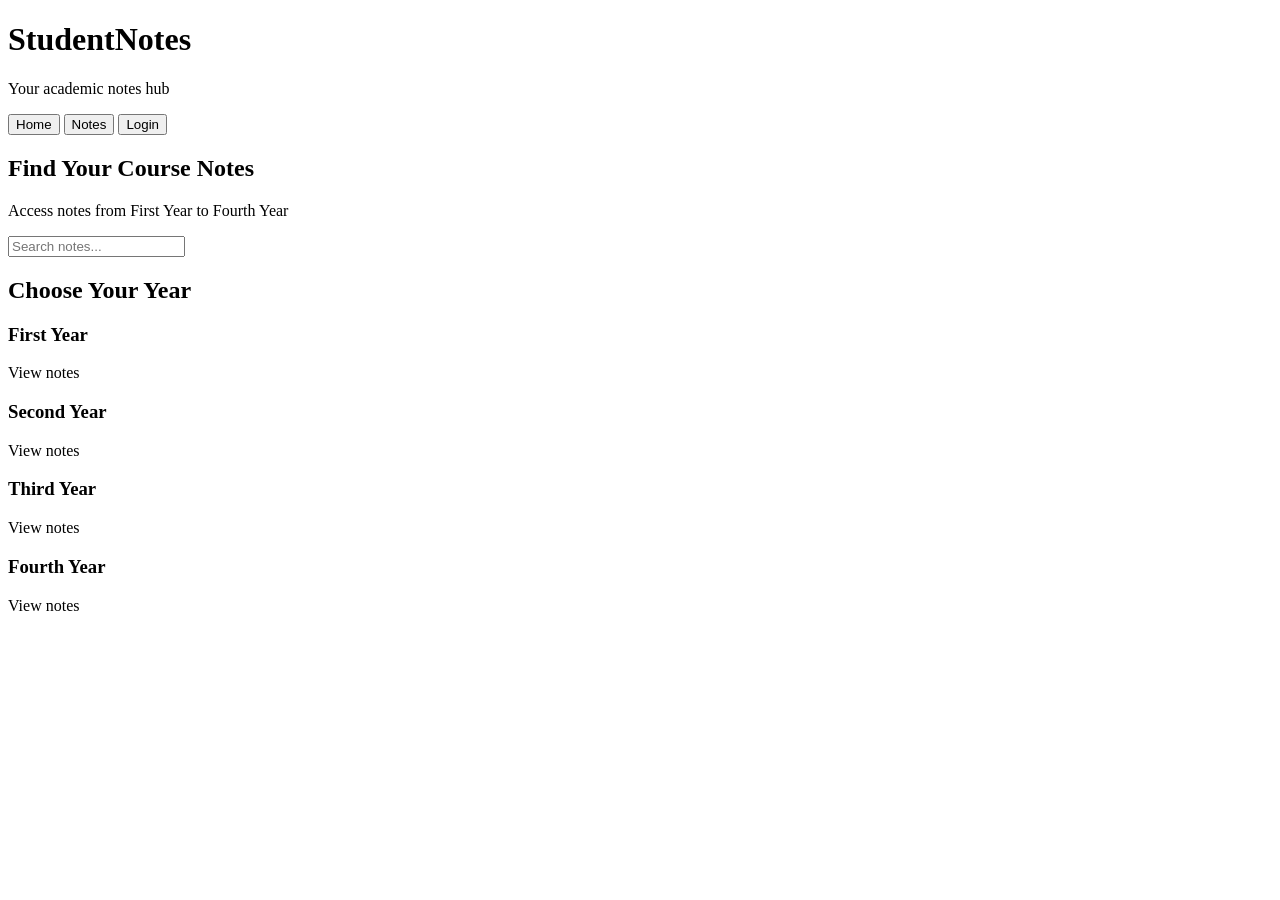
==== index.html @ aa75906e "Create index.html" ====
<!DOCTYPE html>
<html>
<head>
    <title>StudentNotes</title>
    <link rel="stylesheet" href="style.css">
</head>

<body>

<header>
    <h1>StudentNotes</h1>
    <p>Your academic notes hub</p>
</header>


<nav>
    <button>Home</button>
    <button>Notes</button>
    <button>Login</button>
</nav>


<section class="hero">
    <h2>Find Your Course Notes</h2>
    <p>Access notes from First Year to Fourth Year</p>

    <input type="text" placeholder="Search notes...">
</section>


<section class="years">

<h2>Choose Your Year</h2>

<div class="cards">

<div class="card">
<h3>First Year</h3>
<p>View notes</p>
</div>

<div class="card">
<h3>Second Year</h3>
<p>View notes</p>
</div>

<div class="card">
<h3>Third Year</h3>
<p>View notes</p>
</div>

<div class="card">
<h3>Fourth Year</h3>
<p>View notes</p>
</div>

</div>

</section>


<script src="app.js"></script>

</body>
</html>
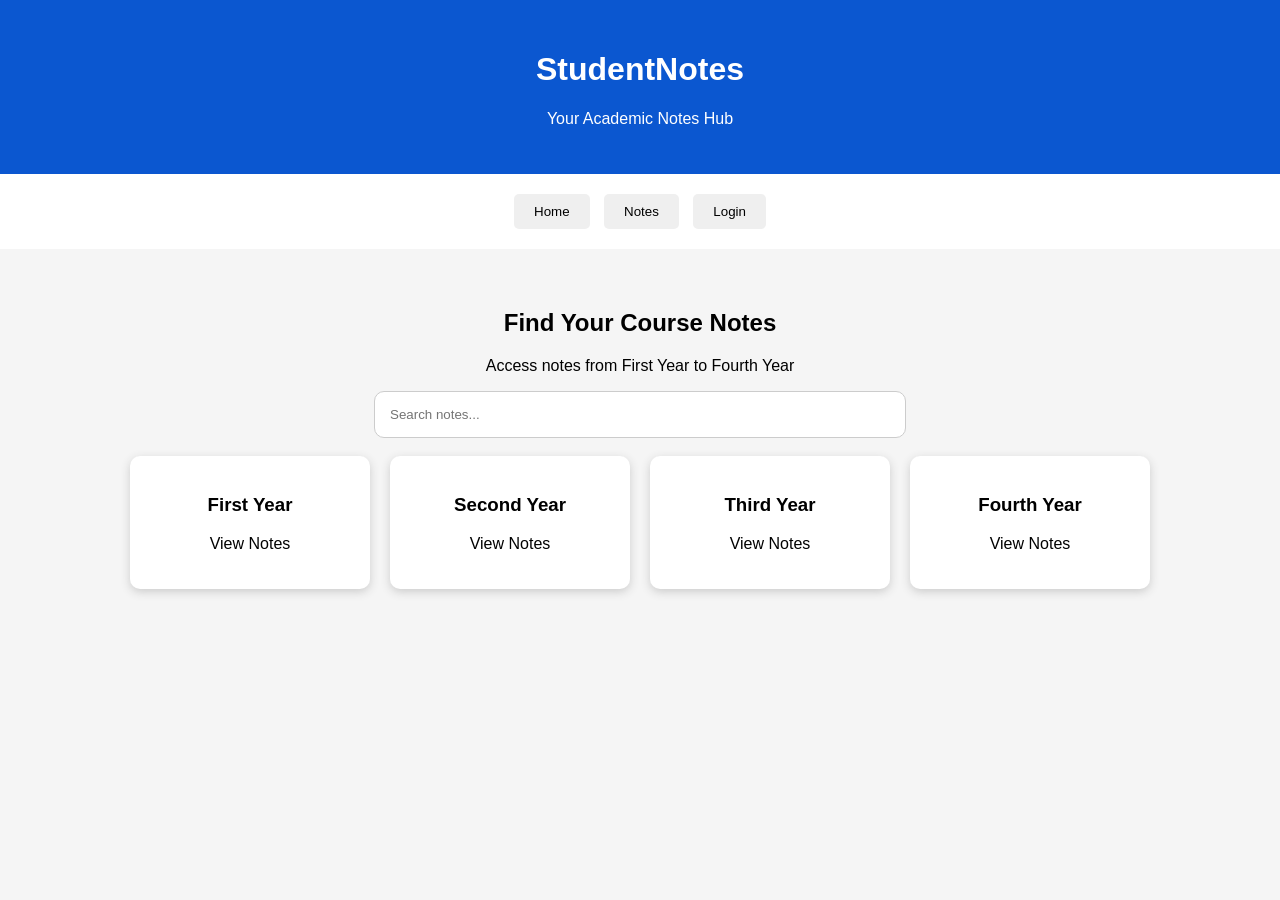
==== commit 6cb3e741: "Update index.html" ====
--- a/index.html
+++ b/index.html
@@ -4,14 +4,12 @@
     <title>StudentNotes</title>
     <link rel="stylesheet" href="style.css">
 </head>
-
 <body>
 
 <header>
     <h1>StudentNotes</h1>
-    <p>Your academic notes hub</p>
+    <p>Your Academic Notes Hub</p>
 </header>
-
 
 <nav>
     <button>Home</button>
@@ -19,45 +17,38 @@
     <button>Login</button>
 </nav>
 
-
 <section class="hero">
     <h2>Find Your Course Notes</h2>
     <p>Access notes from First Year to Fourth Year</p>
 
     <input type="text" placeholder="Search notes...">
+
+    <br><br>
+
+    <div class="cards">
+
+        <a href="firstyear.html" class="card">
+            <h3>First Year</h3>
+            <p>View Notes</p>
+        </a>
+
+        <a href="secondyear.html" class="card">
+            <h3>Second Year</h3>
+            <p>View Notes</p>
+        </a>
+
+        <a href="thirdyear.html" class="card">
+            <h3>Third Year</h3>
+            <p>View Notes</p>
+        </a>
+
+        <a href="fourthyear.html" class="card">
+            <h3>Fourth Year</h3>
+            <p>View Notes</p>
+        </a>
+
+    </div>
 </section>
-
-
-<section class="years">
-
-<h2>Choose Your Year</h2>
-
-<div class="cards">
-
-<div class="card">
-<h3>First Year</h3>
-<p>View notes</p>
-</div>
-
-<div class="card">
-<h3>Second Year</h3>
-<p>View notes</p>
-</div>
-
-<div class="card">
-<h3>Third Year</h3>
-<p>View notes</p>
-</div>
-
-<div class="card">
-<h3>Fourth Year</h3>
-<p>View notes</p>
-</div>
-
-</div>
-
-</section>
-
 
 <script src="app.js"></script>
 
--- a/style.css
+++ b/style.css
@@ -0,0 +1,72 @@
+body{
+    margin:0;
+    font-family:Arial, sans-serif;
+    background:#f5f5f5;
+}
+
+
+header{
+    background:#0b57d0;
+    color:white;
+    text-align:center;
+    padding:30px;
+}
+
+
+nav{
+    background:white;
+    padding:15px;
+    text-align:center;
+}
+
+
+nav button{
+    padding:10px 20px;
+    margin:5px;
+    border:none;
+    border-radius:5px;
+    cursor:pointer;
+}
+
+
+.hero{
+    text-align:center;
+    padding:40px;
+}
+
+
+.hero input{
+    width:80%;
+    max-width:500px;
+    padding:15px;
+    border-radius:10px;
+    border:1px solid #ccc;
+}
+
+
+.cards{
+    display:flex;
+    justify-content:center;
+    gap:20px;
+    flex-wrap:wrap;
+}
+
+
+.card{
+    background:white;
+    width:200px;
+    padding:20px;
+    text-align:center;
+    border-radius:10px;
+    box-shadow:0 3px 10px #ccc;
+}
+.card{
+    background:white;
+    width:200px;
+    padding:20px;
+    text-align:center;
+    border-radius:10px;
+    box-shadow:0 3px 10px #ccc;
+    text-decoration:none;
+    color:black;
+}
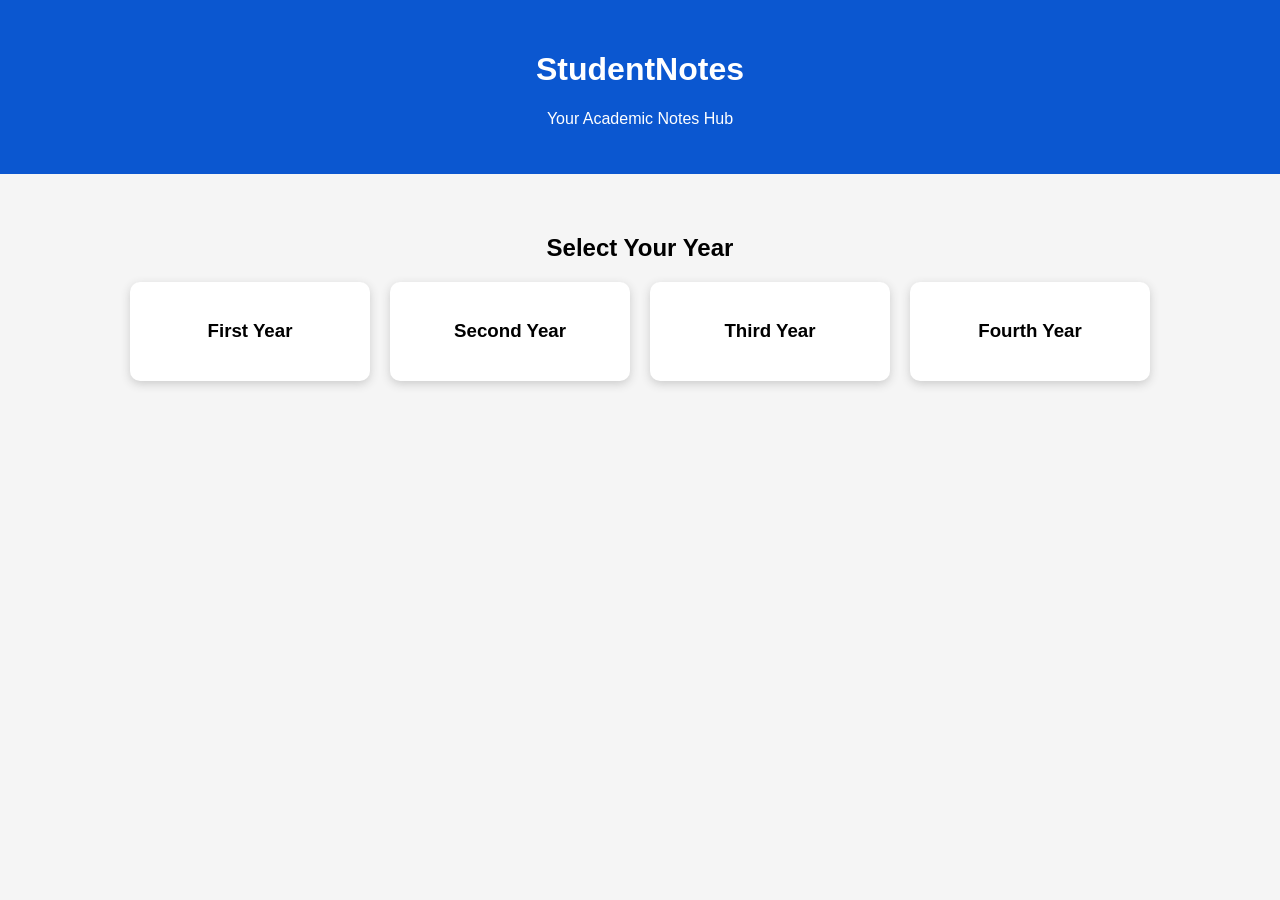
==== commit ceb5f8d2: "Update index.html" ====
--- a/index.html
+++ b/index.html
@@ -1,56 +1,47 @@
 <!DOCTYPE html>
 <html>
 <head>
-    <title>StudentNotes</title>
-    <link rel="stylesheet" href="style.css">
+<title>StudentNotes</title>
+<link rel="stylesheet" href="style.css">
 </head>
+
 <body>
 
 <header>
-    <h1>StudentNotes</h1>
-    <p>Your Academic Notes Hub</p>
+<h1>StudentNotes</h1>
+<p>Your Academic Notes Hub</p>
 </header>
 
-<nav>
-    <button>Home</button>
-    <button>Notes</button>
-    <button>Login</button>
-</nav>
 
 <section class="hero">
-    <h2>Find Your Course Notes</h2>
-    <p>Access notes from First Year to Fourth Year</p>
 
-    <input type="text" placeholder="Search notes...">
+<h2>Select Your Year</h2>
 
-    <br><br>
+<div class="cards">
 
-    <div class="cards">
+<a href="firstyear.html" class="card">
+<h3>First Year</h3>
+</a>
 
-        <a href="firstyear.html" class="card">
-            <h3>First Year</h3>
-            <p>View Notes</p>
-        </a>
 
-        <a href="secondyear.html" class="card">
-            <h3>Second Year</h3>
-            <p>View Notes</p>
-        </a>
+<a href="secondyear.html" class="card">
+<h3>Second Year</h3>
+</a>
 
-        <a href="thirdyear.html" class="card">
-            <h3>Third Year</h3>
-            <p>View Notes</p>
-        </a>
 
-        <a href="fourthyear.html" class="card">
-            <h3>Fourth Year</h3>
-            <p>View Notes</p>
-        </a>
+<div class="card">
+<h3>Third Year</h3>
+</div>
 
-    </div>
+
+<div class="card">
+<h3>Fourth Year</h3>
+</div>
+
+</div>
+
 </section>
 
-<script src="app.js"></script>
 
 </body>
 </html>
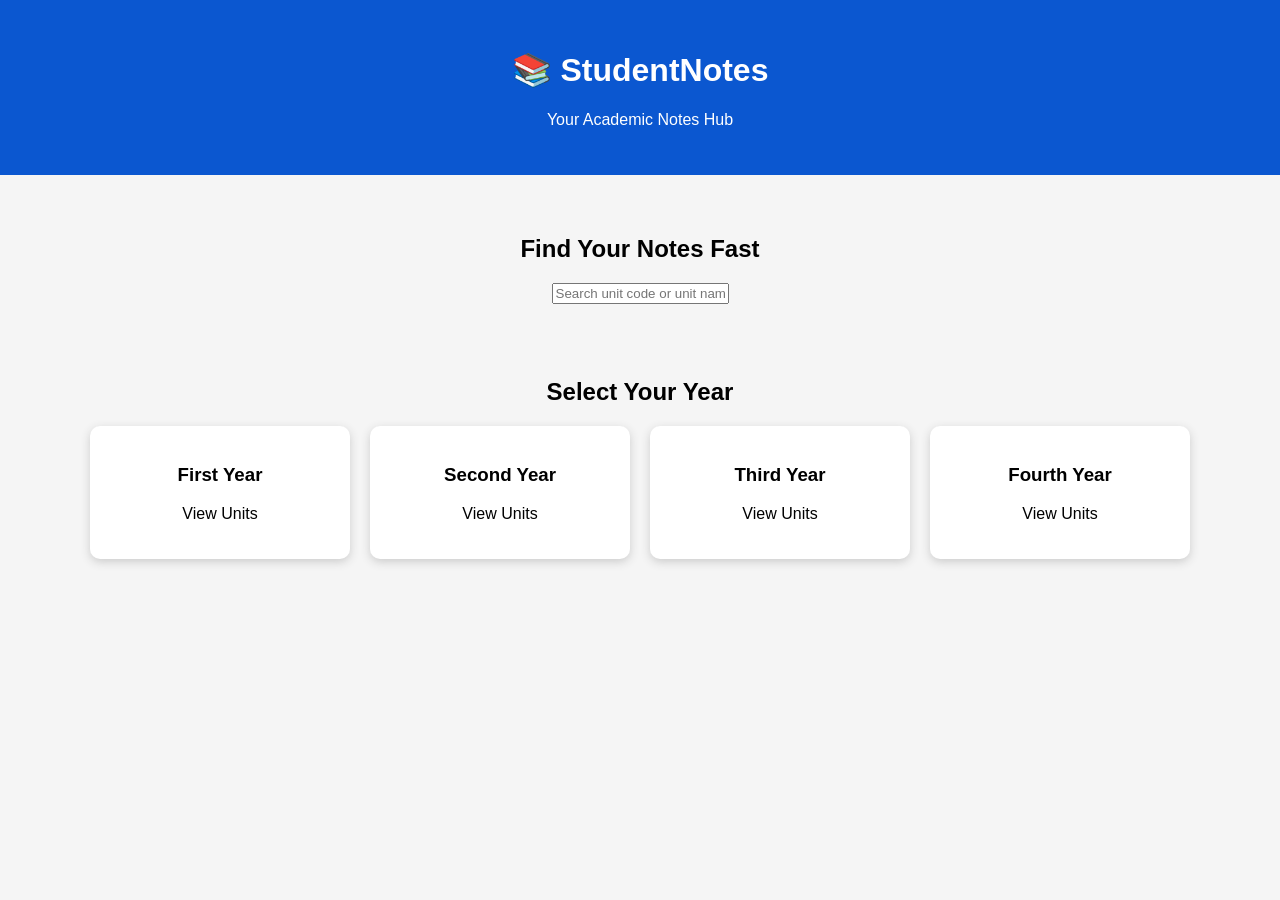
==== commit 6cc29c1d: "Update index.html" ====
--- a/index.html
+++ b/index.html
@@ -8,12 +8,25 @@
 <body>
 
 <header>
-<h1>StudentNotes</h1>
+<h1>📚 StudentNotes</h1>
 <p>Your Academic Notes Hub</p>
 </header>
 
+<section class="hero">
 
-<section class="hero">
+<h2>Find Your Notes Fast</h2>
+
+<input
+type="text"
+id="searchBox"
+placeholder="Search unit code or unit name..."
+onkeyup="searchUnits()">
+
+<br><br>
+
+<div id="searchResults"></div>
+
+<br><br>
 
 <h2>Select Your Year</h2>
 
@@ -21,27 +34,29 @@
 
 <a href="firstyear.html" class="card">
 <h3>First Year</h3>
+<p>View Units</p>
 </a>
-
 
 <a href="secondyear.html" class="card">
 <h3>Second Year</h3>
+<p>View Units</p>
 </a>
 
+<a href="thirdyear.html" class="card">
+<h3>Third Year</h3>
+<p>View Units</p>
+</a>
 
-<div class="card">
-<h3>Third Year</h3>
-</div>
-
-
-<div class="card">
+<a href="fourthyear.html" class="card">
 <h3>Fourth Year</h3>
-</div>
+<p>View Units</p>
+</a>
 
 </div>
 
 </section>
 
+<script src="app.js"></script>
 
 </body>
 </html>
--- a/style.css
+++ b/style.css
@@ -1,72 +1,87 @@
 body{
-    margin:0;
-    font-family:Arial, sans-serif;
-    background:#f5f5f5;
+font-family:Arial;
+margin:0;
+background:#f5f5f5;
 }
 
 
 header{
-    background:#0b57d0;
-    color:white;
-    text-align:center;
-    padding:30px;
-}
-
-
-nav{
-    background:white;
-    padding:15px;
-    text-align:center;
-}
-
-
-nav button{
-    padding:10px 20px;
-    margin:5px;
-    border:none;
-    border-radius:5px;
-    cursor:pointer;
+background:#0b57d0;
+color:white;
+text-align:center;
+padding:30px;
 }
 
 
 .hero{
-    text-align:center;
-    padding:40px;
-}
-
-
-.hero input{
-    width:80%;
-    max-width:500px;
-    padding:15px;
-    border-radius:10px;
-    border:1px solid #ccc;
+padding:40px;
+text-align:center;
 }
 
 
 .cards{
-    display:flex;
-    justify-content:center;
-    gap:20px;
-    flex-wrap:wrap;
+display:flex;
+justify-content:center;
+gap:20px;
+flex-wrap:wrap;
 }
 
 
 .card{
-    background:white;
-    width:200px;
-    padding:20px;
-    text-align:center;
-    border-radius:10px;
-    box-shadow:0 3px 10px #ccc;
+background:white;
+padding:20px;
+width:220px;
+border-radius:10px;
+box-shadow:0 3px 10px #ccc;
+text-decoration:none;
+color:black;
 }
-.card{
-    background:white;
-    width:200px;
-    padding:20px;
-    text-align:center;
-    border-radius:10px;
-    box-shadow:0 3px 10px #ccc;
-    text-decoration:none;
-    color:black;
+
+
+a{
+text-decoration:none;
 }
+.note-card{
+background:white;
+max-width:600px;
+margin:auto;
+padding:30px;
+border-radius:15px;
+box-shadow:0 4px 15px rgba(0,0,0,0.1);
+}
+
+.note-card p{
+line-height:1.6;
+}
+
+.buttons{
+margin-top:20px;
+display:flex;
+justify-content:center;
+gap:15px;
+flex-wrap:wrap;
+}
+
+.btn{
+background:#0b57d0;
+color:white;
+padding:12px 20px;
+border-radius:8px;
+text-decoration:none;
+font-weight:bold;
+}
+
+.btn:hover{
+opacity:0.9;
+}
+
+.info{
+margin-top:20px;
+font-size:14px;
+color:gray;
+}
+
+.back-btn{
+text-decoration:none;
+font-weight:bold;
+}
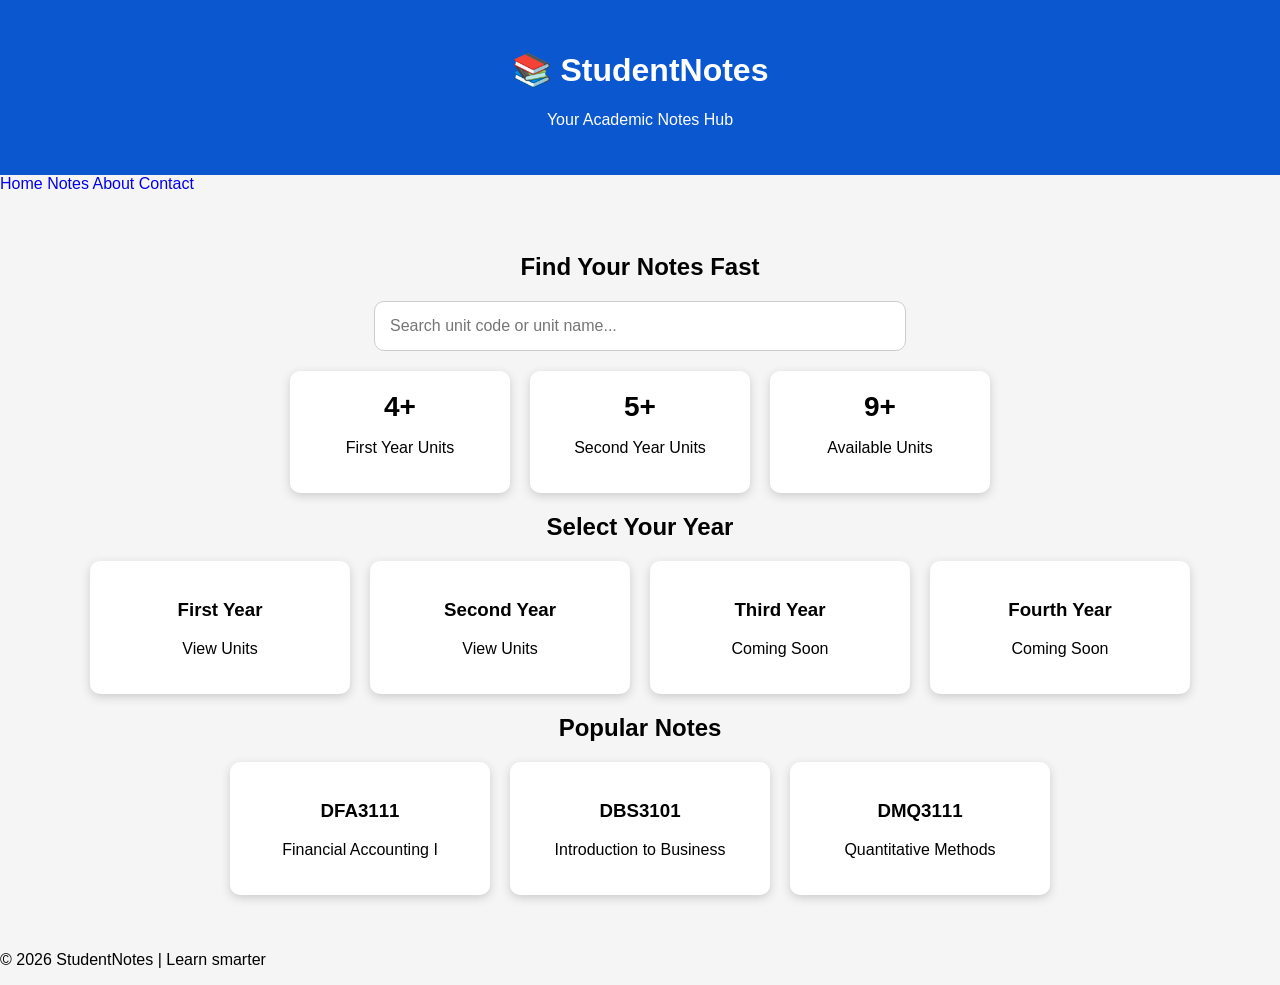
==== commit 9c09813e: "Update index.html" ====
--- a/index.html
+++ b/index.html
@@ -1,20 +1,45 @@
 <!DOCTYPE html>
 <html>
+
 <head>
 <title>StudentNotes</title>
 <link rel="stylesheet" href="style.css">
 </head>
 
+
 <body>
 
+
 <header>
+
 <h1>📚 StudentNotes</h1>
+
 <p>Your Academic Notes Hub</p>
+
 </header>
 
+
+
+<nav>
+
+<a href="index.html">Home</a>
+
+<a href="#">Notes</a>
+
+<a href="#">About</a>
+
+<a href="#">Contact</a>
+
+</nav>
+
+
+
+
 <section class="hero">
 
+
 <h2>Find Your Notes Fast</h2>
+
 
 <input
 type="text"
@@ -22,41 +47,162 @@
 placeholder="Search unit code or unit name..."
 onkeyup="searchUnits()">
 
-<br><br>
+
 
 <div id="searchResults"></div>
 
-<br><br>
+
+
+<div class="stats">
+
+
+<div class="stat-card">
+
+<h3>4+</h3>
+
+<p>First Year Units</p>
+
+</div>
+
+
+
+<div class="stat-card">
+
+<h3>5+</h3>
+
+<p>Second Year Units</p>
+
+</div>
+
+
+
+<div class="stat-card">
+
+<h3>9+</h3>
+
+<p>Available Units</p>
+
+</div>
+
+
+</div>
+
+
+
 
 <h2>Select Your Year</h2>
 
+
+
 <div class="cards">
 
+
+
 <a href="firstyear.html" class="card">
+
 <h3>First Year</h3>
+
 <p>View Units</p>
-</a>
+
+</a>
+
+
 
 <a href="secondyear.html" class="card">
+
 <h3>Second Year</h3>
+
 <p>View Units</p>
-</a>
+
+</a>
+
+
 
 <a href="thirdyear.html" class="card">
+
 <h3>Third Year</h3>
-<p>View Units</p>
-</a>
+
+<p>Coming Soon</p>
+
+</a>
+
+
 
 <a href="fourthyear.html" class="card">
+
 <h3>Fourth Year</h3>
-<p>View Units</p>
-</a>
-
-</div>
+
+<p>Coming Soon</p>
+
+</a>
+
+
+
+</div>
+
+
+
+
+
+<h2>Popular Notes</h2>
+
+
+
+<div class="cards">
+
+
+
+<a href="unit.html?code=DFA3111" class="card">
+
+<h3>DFA3111</h3>
+
+<p>Financial Accounting I</p>
+
+</a>
+
+
+
+<a href="unit.html?code=DBS3101" class="card">
+
+<h3>DBS3101</h3>
+
+<p>Introduction to Business</p>
+
+</a>
+
+
+
+<a href="unit.html?code=DMQ3111" class="card">
+
+<h3>DMQ3111</h3>
+
+<p>Quantitative Methods</p>
+
+</a>
+
+
+
+</div>
+
+
+
 
 </section>
 
+
+
+
+<footer>
+
+<p>© 2026 StudentNotes | Learn smarter</p>
+
+</footer>
+
+
+
 <script src="app.js"></script>
 
+
 </body>
+
 </html>
--- a/style.css
+++ b/style.css
@@ -85,3 +85,38 @@
 text-decoration:none;
 font-weight:bold;
 }
+#searchBox{
+width:80%;
+max-width:500px;
+padding:15px;
+border:1px solid #ccc;
+border-radius:10px;
+font-size:16px;
+}
+
+#searchResults{
+display:flex;
+justify-content:center;
+gap:15px;
+flex-wrap:wrap;
+margin-top:20px;
+}
+.stats{
+display:flex;
+justify-content:center;
+gap:20px;
+flex-wrap:wrap;
+}
+
+.stat-card{
+background:white;
+padding:20px;
+width:180px;
+border-radius:10px;
+box-shadow:0 3px 10px #ccc;
+}
+
+.stat-card h3{
+margin:0;
+font-size:28px;
+}
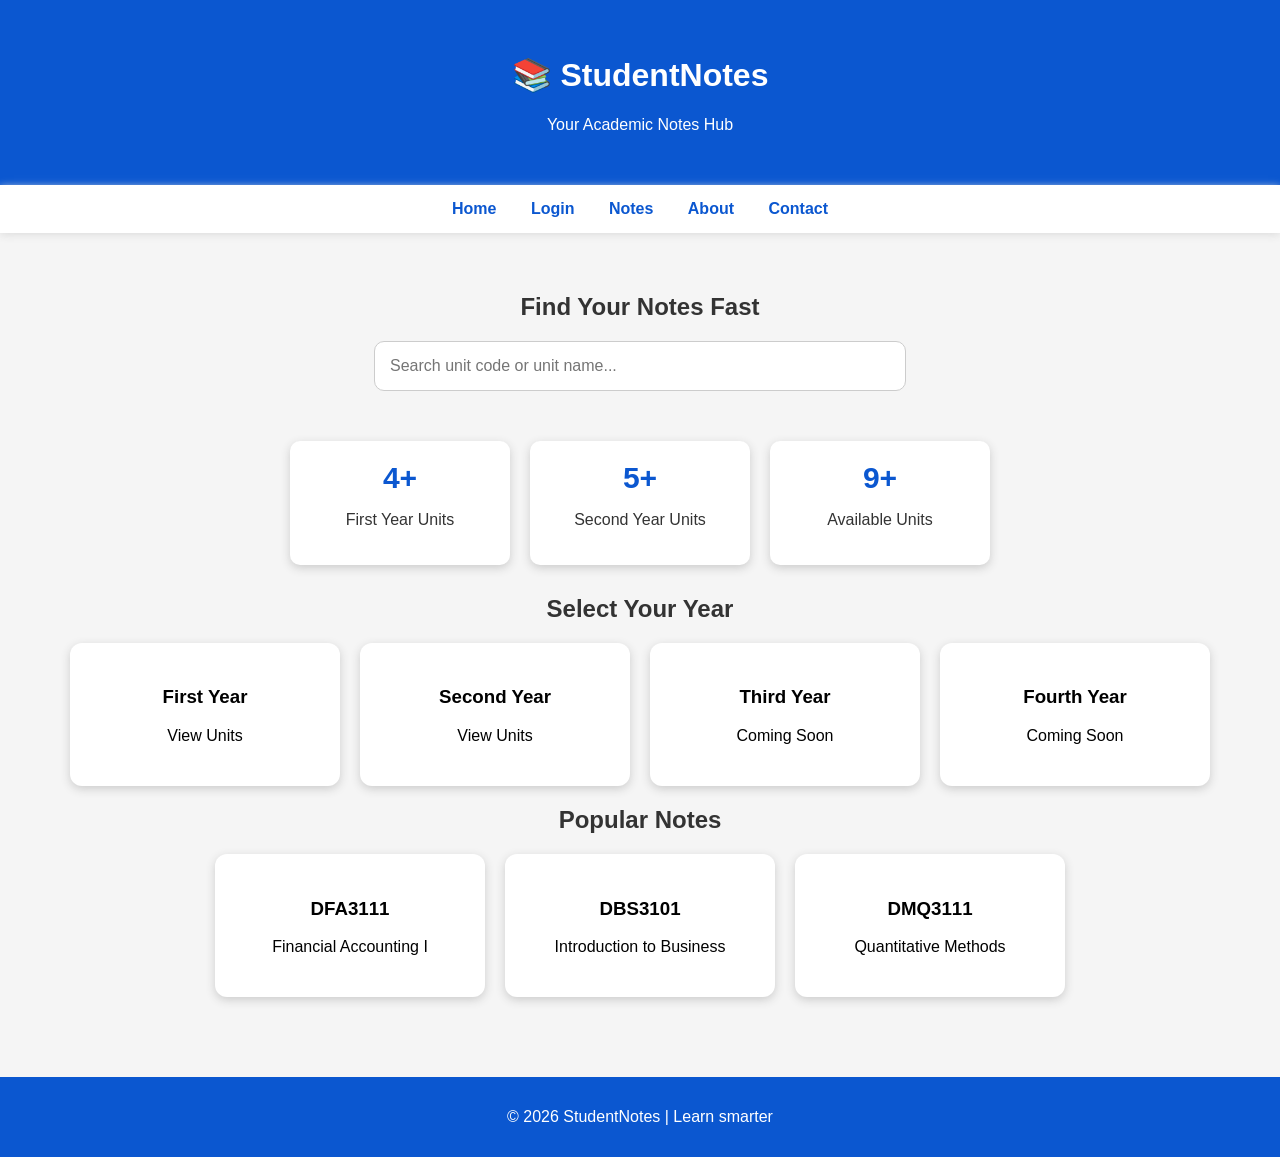
==== commit 4d58f1e9: "Add Login link to navigation in index.html" ====
--- a/index.html
+++ b/index.html
@@ -23,6 +23,8 @@
 <nav>
 
 <a href="index.html">Home</a>
+
+<a href="login.html">Login</a>
 
 <a href="#">Notes</a>
 
--- a/style.css
+++ b/style.css
@@ -1,46 +1,133 @@
 body{
-font-family:Arial;
+font-family:Arial, sans-serif;
 margin:0;
 background:#f5f5f5;
-}
-
+color:#333;
+}
+
+
+/* Header */
 
 header{
 background:#0b57d0;
 color:white;
 text-align:center;
-padding:30px;
-}
-
+padding:35px;
+}
+
+
+/* Navigation */
+
+nav{
+background:white;
+padding:15px;
+text-align:center;
+box-shadow:0 2px 8px #ddd;
+}
+
+nav a{
+margin:0 15px;
+color:#0b57d0;
+font-weight:bold;
+text-decoration:none;
+}
+
+
+
+/* Main section */
 
 .hero{
-padding:40px;
-text-align:center;
-}
-
+padding:40px 20px;
+text-align:center;
+}
+
+
+
+/* Search */
+
+#searchBox{
+width:80%;
+max-width:500px;
+padding:15px;
+border:1px solid #ccc;
+border-radius:10px;
+font-size:16px;
+}
+
+
+
+/* Cards */
 
 .cards{
 display:flex;
 justify-content:center;
 gap:20px;
 flex-wrap:wrap;
+margin-top:20px;
 }
 
 
 .card{
 background:white;
+padding:25px;
+width:220px;
+border-radius:12px;
+box-shadow:0 3px 10px #ccc;
+text-decoration:none;
+color:black;
+transition:0.3s;
+}
+
+
+.card:hover{
+transform:translateY(-5px);
+box-shadow:0 6px 15px #bbb;
+}
+
+
+
+/* Search results */
+
+#searchResults{
+display:flex;
+justify-content:center;
+gap:15px;
+flex-wrap:wrap;
+margin-top:20px;
+}
+
+
+
+/* Statistics */
+
+.stats{
+display:flex;
+justify-content:center;
+gap:20px;
+flex-wrap:wrap;
+margin:30px 0;
+}
+
+
+.stat-card{
+background:white;
 padding:20px;
-width:220px;
+width:180px;
 border-radius:10px;
 box-shadow:0 3px 10px #ccc;
-text-decoration:none;
-color:black;
-}
-
-
-a{
-text-decoration:none;
-}
+}
+
+
+.stat-card h3{
+margin:0;
+font-size:30px;
+color:#0b57d0;
+}
+
+
+
+/* Unit notes page */
+
 .note-card{
 background:white;
 max-width:600px;
@@ -50,10 +137,13 @@
 box-shadow:0 4px 15px rgba(0,0,0,0.1);
 }
 
+
 .note-card p{
 line-height:1.6;
 }
 
+
+
 .buttons{
 margin-top:20px;
 display:flex;
@@ -61,6 +151,8 @@
 gap:15px;
 flex-wrap:wrap;
 }
+
+
 
 .btn{
 background:#0b57d0;
@@ -71,52 +163,42 @@
 font-weight:bold;
 }
 
+
 .btn:hover{
 opacity:0.9;
 }
 
+
+
 .info{
 margin-top:20px;
 font-size:14px;
 color:gray;
 }
 
+
+
 .back-btn{
 text-decoration:none;
 font-weight:bold;
 }
-#searchBox{
+
+
+
+/* Footer */
+
+footer{
+background:#0b57d0;
+color:white;
+text-align:center;
+padding:15px;
+margin-top:40px;
+}
+.input-box{
 width:80%;
-max-width:500px;
+max-width:400px;
 padding:15px;
 border:1px solid #ccc;
 border-radius:10px;
 font-size:16px;
 }
-
-#searchResults{
-display:flex;
-justify-content:center;
-gap:15px;
-flex-wrap:wrap;
-margin-top:20px;
-}
-.stats{
-display:flex;
-justify-content:center;
-gap:20px;
-flex-wrap:wrap;
-}
-
-.stat-card{
-background:white;
-padding:20px;
-width:180px;
-border-radius:10px;
-box-shadow:0 3px 10px #ccc;
-}
-
-.stat-card h3{
-margin:0;
-font-size:28px;
-}
